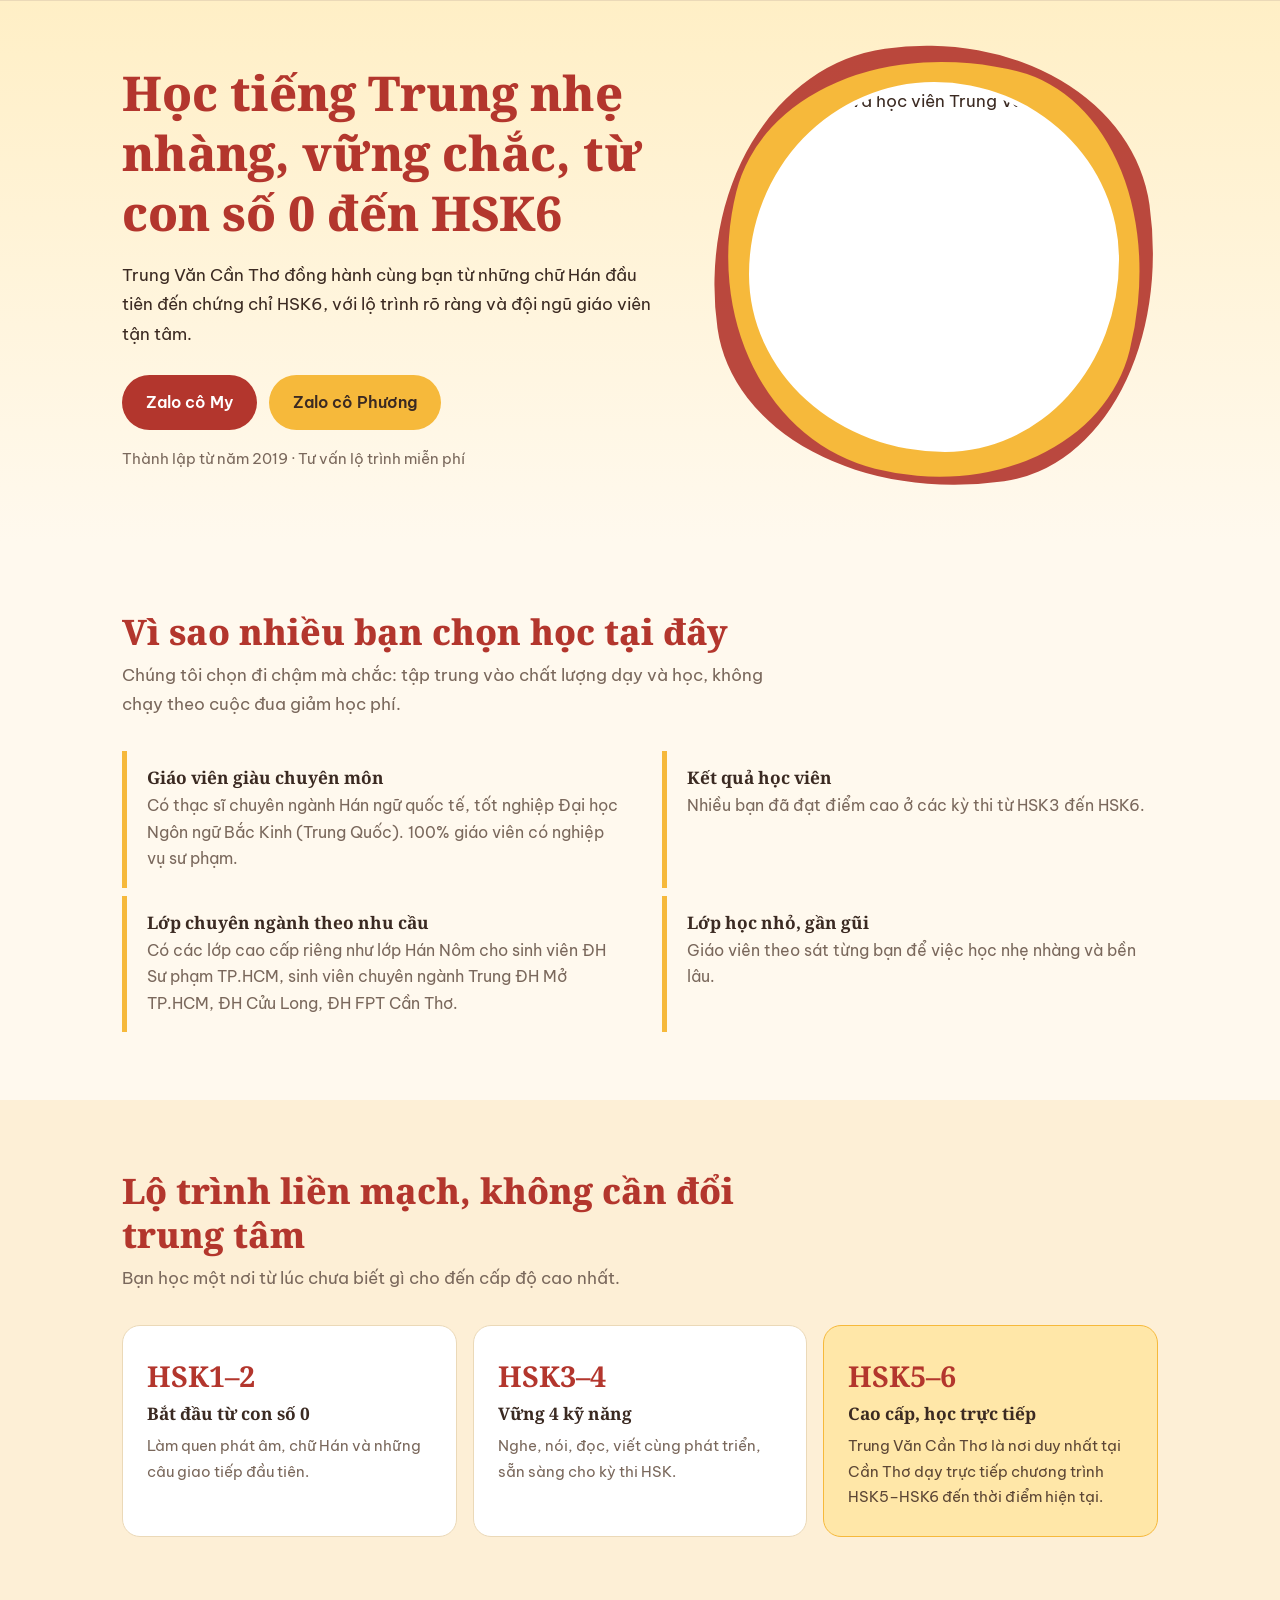
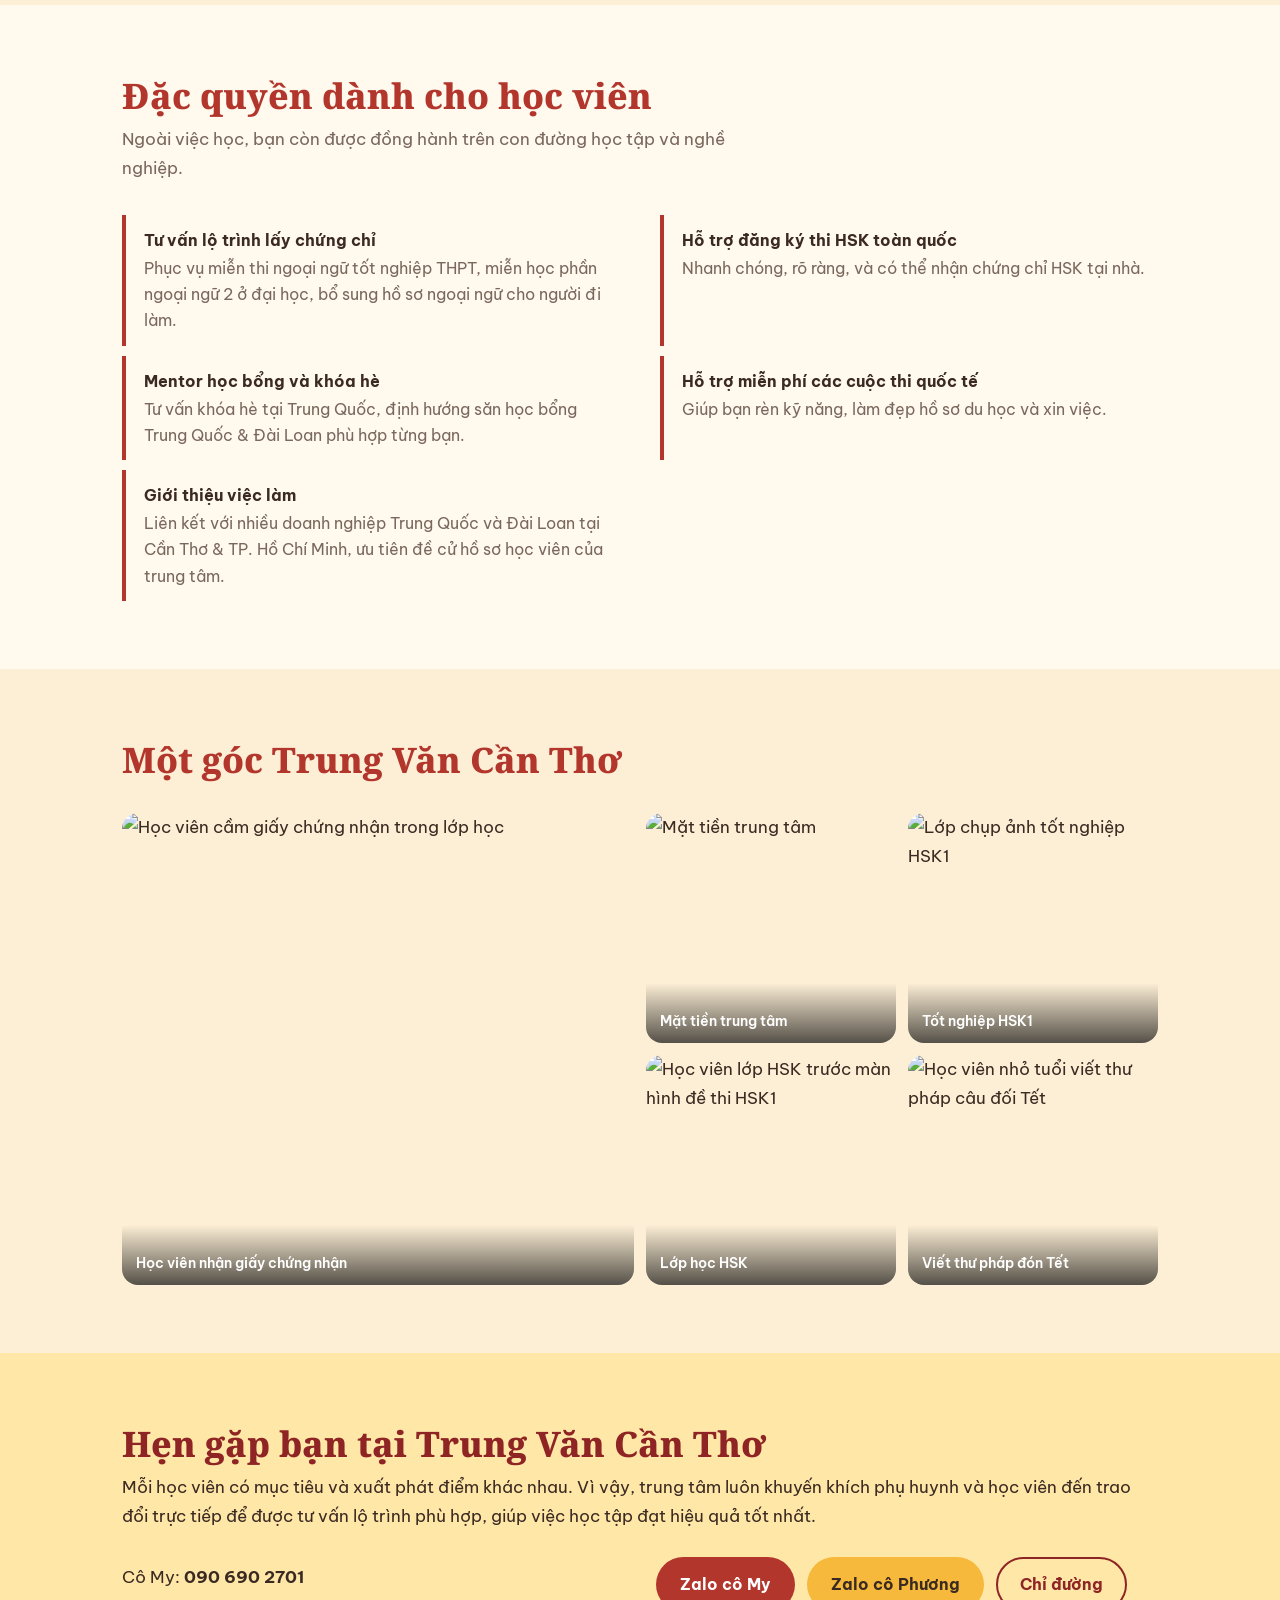
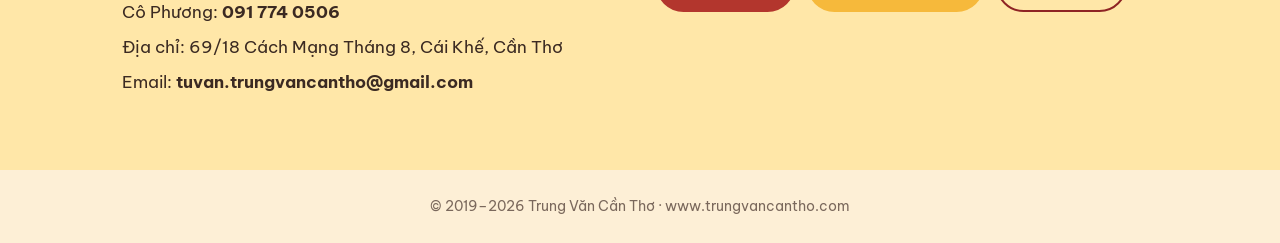
==== index.html @ 6b7791e5 "Add files via upload" ====
<!DOCTYPE html>
<html lang="vi">
<head>
<meta charset="utf-8"><meta name="color-scheme" content="light">
<meta name="viewport" content="width=device-width, initial-scale=1, viewport-fit=cover">
<title>Trung Văn Cần Thơ – Học tiếng Trung từ con số 0 đến HSK6</title>
<meta name="description" content="Trung Văn Cần Thơ: lớp gia sư tiếng Trung chất lượng, thành lập từ 2019. Lộ trình từ con số 0 đến HSK6, mentor học bổng Trung Quốc & Đài Loan, giới thiệu việc làm.">
<link rel="preconnect" href="https://fonts.googleapis.com">
<link rel="preconnect" href="https://fonts.gstatic.com" crossorigin>
<link href="https://fonts.googleapis.com/css2?family=Be+Vietnam+Pro:wght@400;500;600;700&family=Noto+Serif:wght@700;800&family=Noto+Serif+SC:wght@900&display=swap" rel="stylesheet">
<style>
:root{--red:#B3362D;--red-d:#8E2424;--gold:#F6B93B;--gold-s:#FFE7A8;--bg:#FFF9EE;--bg2:#FDEFD6;--fg:#3B2A22;--mute:#7A685C;--card:#FFFFFF;--line:#EBD9B8;--hero1:#FFEFC6;
box-sizing:border-box;padding-top:env(safe-area-inset-top,0px);padding-bottom:env(safe-area-inset-bottom,0px)}


*{box-sizing:border-box;margin:0}
html{scroll-behavior:smooth;scroll-padding-top:84px}
body{background:var(--bg);color:var(--fg);font-family:'Be Vietnam Pro',system-ui,sans-serif;line-height:1.7;font-size:17px}
body::before{content:"";position:fixed;inset:0 0 auto;height:env(safe-area-inset-top,0px);background:var(--card);z-index:60}
a{color:inherit}
h1,h2,h3{font-family:'Noto Serif','Be Vietnam Pro',serif;line-height:1.25}
.wrap{max-width:1080px;margin:0 auto;padding:0 22px}
:focus-visible{outline:3px solid var(--red);outline-offset:3px}
header{position:sticky;top:env(safe-area-inset-top,0px);z-index:50;background:var(--card);border-bottom:1px solid var(--line)}
.bar{display:flex;align-items:center;gap:16px;padding:8px 22px;max-width:1080px;margin:0 auto}
.brand{display:flex;align-items:center;gap:10px;text-decoration:none;font-family:'Noto Serif',serif;font-weight:800;color:var(--red);font-size:1.05rem;white-space:nowrap}
.brand img{width:46px;height:46px;border-radius:50%;object-fit:cover;mix-blend-mode:multiply}

nav{margin-left:auto;display:flex;gap:2px;overflow-x:auto;scrollbar-width:none}
nav a{padding:8px 12px;border-radius:99px;text-decoration:none;font-size:.93rem;white-space:nowrap;font-weight:500}
nav a:hover{background:var(--bg2)}
nav a.cta{background:var(--red);color:#fff;font-weight:600}
.hero{background:linear-gradient(180deg,var(--hero1),var(--bg))}
.hero .wrap{display:grid;grid-template-columns:1.1fr .9fr;gap:40px;align-items:center;padding-top:56px;padding-bottom:64px}
.hero h1{font-size:clamp(1.9rem,4.4vw,3rem);font-weight:800;color:var(--red)}
.hero p.lead{margin:18px 0 26px;font-size:1.08rem;max-width:32em}
.btns{display:flex;flex-wrap:wrap;gap:12px}
.btn{display:inline-flex;align-items:center;padding:12px 22px;border-radius:99px;font-weight:600;text-decoration:none;font-size:1rem;border:2px solid transparent;transition:transform .15s}
.btn:hover{transform:translateY(-2px)}
.btn.red{background:var(--red);color:#fff}
.btn.gold{background:var(--gold);color:#3B2A22}
.btn.line{border-color:var(--red);color:var(--red)}
.hero small{display:block;margin-top:16px;color:var(--mute);font-size:.92rem}
.brush{position:relative;aspect-ratio:1;max-width:420px;margin-inline:auto;width:100%}
.brush::before{content:"";position:absolute;inset:-3%;background:var(--red);border-radius:46% 54% 41% 59%/57% 43% 57% 43%;transform:rotate(-8deg);opacity:.9}
.brush::after{content:"";position:absolute;inset:0;background:var(--gold);border-radius:58% 42% 52% 48%/44% 58% 42% 56%;transform:rotate(14deg)}
.photo{position:absolute;inset:6%;z-index:2;border-radius:50% 50% 47% 53%/52% 48% 52% 48%;background:var(--card);border:5px solid var(--card);overflow:hidden;display:grid;place-items:center;text-align:center}
.photo img{width:100%;height:100%;object-fit:cover}
.photo b{font-family:'Noto Serif SC',serif;font-weight:900;font-size:clamp(4rem,12vw,7rem);color:var(--red);line-height:1}
.photo span{display:block;font-size:.8rem;color:var(--mute);margin-top:6px}
section{padding:68px 0}
section.alt{background:var(--bg2)}
.head{max-width:38em;margin-bottom:32px}
.head h2{font-size:clamp(1.55rem,3.2vw,2.2rem);font-weight:800;color:var(--red)}
.head p{color:var(--mute);margin-top:8px}
.why{display:grid;grid-template-columns:repeat(2,1fr);gap:8px 44px}
.why div{padding:16px 0 16px 20px;border-left:5px solid var(--gold)}
.why h3{font-size:1.08rem;margin-bottom:4px}
.why p{color:var(--mute);font-size:.97rem}
.path{display:grid;grid-template-columns:repeat(3,1fr);gap:16px}
.step{padding:26px 24px;background:var(--card);border-radius:18px;border:1px solid var(--line)}
.step b{font-family:'Noto Serif',serif;font-size:1.8rem;color:var(--red);display:block}
.step h3{font-size:1.08rem;margin:2px 0 8px}
.step p{font-size:.95rem;color:var(--mute)}
.step.hl{background:var(--gold-s);border-color:var(--gold);color:#3B2A22}
.step.hl p{color:#5C4635}
.perk-list{display:grid;grid-template-columns:repeat(2,1fr);gap:10px 40px;list-style:none;padding:0}
.perk-list li{padding:12px 0 12px 18px;border-left:4px solid var(--red);font-size:.97rem;color:var(--mute)}
.perk-list b{display:block;color:var(--fg);font-size:1.02rem}
.gal{display:grid;grid-template-columns:repeat(4,1fr);grid-auto-rows:230px;gap:12px}
.slot{position:relative;background:var(--bg2);border-radius:16px;overflow:hidden}.slot figcaption{position:absolute;left:0;right:0;bottom:0;padding:26px 14px 10px;color:#fff;font-size:.9rem;font-weight:600;background:linear-gradient(transparent,#000a)}
.slot img{width:100%;height:100%;object-fit:cover}
.g1{grid-column:span 2;grid-row:span 2}
.contact{background:var(--gold-s);color:#3B2A22}
.contact h2{font-size:clamp(1.6rem,3.2vw,2.2rem);font-weight:800;color:var(--red-d)}
.contact>.wrap>p{margin-top:8px}
.contact .cols{display:grid;grid-template-columns:1fr 1fr;gap:32px;margin-top:26px;align-items:start}
.contact p{margin:6px 0}
.contact a{font-weight:700;text-decoration:none}
.contact .btn.line{color:var(--red-d);border-color:var(--red-d)}
footer{background:var(--bg2);color:var(--mute);padding:24px 0;font-size:.9rem;text-align:center}
.zalo{position:fixed;right:max(16px,env(safe-area-inset-right,0px));bottom:max(16px,env(safe-area-inset-bottom,0px));z-index:70;background:var(--red);color:#fff;padding:12px 20px;border-radius:99px;font-weight:600;text-decoration:none;box-shadow:0 6px 18px #0004}
@media (max-width:860px){
.hero .wrap{grid-template-columns:1fr;padding-top:36px}.brush{max-width:300px;order:-1}
.why,.perk-list,.path,.contact .cols{grid-template-columns:1fr}
.gal{grid-template-columns:1fr 1fr;grid-auto-rows:190px}.g1{grid-column:span 2;grid-row:span 1}
section{padding:48px 0}.brand span{display:none}
}
@media (prefers-reduced-motion:reduce){*{transition:none!important;scroll-behavior:auto!important}}


.zalo{opacity:0;pointer-events:none;transform:translateY(12px);transition:opacity .25s,transform .25s}
.zalo.show{opacity:1;pointer-events:auto;transform:none}
html{color-scheme:light}
</style>
<link rel="icon" href="favicon.png" type="image/png"><meta name="theme-color" content="#B3362D">
<link rel="stylesheet" href="assets/site.css">
</head>
<body>
<header class="site" id="site-header" data-active="index"></header>
<script src="assets/site.js"></script>

<main id="top">
<div class="hero"><div class="wrap">
 <div>
  <h1>Học tiếng Trung nhẹ nhàng, vững chắc, từ con số 0 đến HSK6</h1>
  <p class="lead">Trung Văn Cần Thơ đồng hành cùng bạn từ những chữ Hán đầu tiên đến chứng chỉ HSK6, với lộ trình rõ ràng và đội ngũ giáo viên tận tâm.</p>
  <div class="btns">
   <a class="btn red" href="https://zalo.me/0906902701" target="_blank" rel="noopener">Zalo cô My</a>
   <a class="btn gold" href="https://zalo.me/0917740506" target="_blank" rel="noopener">Zalo cô Phương</a>
  </div>
  <small>Thành lập từ năm 2019 · Tư vấn lộ trình miễn phí</small>
 </div>
 <div class="brush"><div class="photo"><img src="images/trang-chu/co-giao-va-hoc-vien-trung-van-can-tho-trong-lop-hoc.jpg"" alt="Cô giáo và học viên Trung Văn Cần Thơ trong lớp học" style="object-position:50% 55%" width="900" height="675"></div></div>
</div></div>

<section id="vi-sao"><div class="wrap">
 <div class="head"><h2>Vì sao nhiều bạn chọn học tại đây</h2><p>Chúng tôi chọn đi chậm mà chắc: tập trung vào chất lượng dạy và học, không chạy theo cuộc đua giảm học phí.</p></div>
 <div class="why">
  <div><h3>Giáo viên giàu chuyên môn</h3><p>Có thạc sĩ chuyên ngành Hán ngữ quốc tế, tốt nghiệp Đại học Ngôn ngữ Bắc Kinh (Trung Quốc). 100% giáo viên có nghiệp vụ sư phạm.</p></div>
  <div><h3>Kết quả học viên</h3><p>Nhiều bạn đã đạt điểm cao ở các kỳ thi từ HSK3 đến HSK6.</p></div>
  <div><h3>Lớp chuyên ngành theo nhu cầu</h3><p>Có các lớp cao cấp riêng như lớp Hán Nôm cho sinh viên ĐH Sư phạm TP.HCM, sinh viên chuyên ngành Trung ĐH Mở TP.HCM, ĐH Cửu Long, ĐH FPT Cần Thơ.</p></div>
  <div><h3>Lớp học nhỏ, gần gũi</h3><p>Giáo viên theo sát từng bạn để việc học nhẹ nhàng và bền lâu.</p></div>
 </div>
</div></section>

<section class="alt" id="lo-trinh"><div class="wrap">
 <div class="head"><h2>Lộ trình liền mạch, không cần đổi trung tâm</h2><p>Bạn học một nơi từ lúc chưa biết gì cho đến cấp độ cao nhất.</p></div>
 <div class="path">
  <div class="step"><b>HSK1–2</b><h3>Bắt đầu từ con số 0</h3><p>Làm quen phát âm, chữ Hán và những câu giao tiếp đầu tiên.</p></div>
  <div class="step"><b>HSK3–4</b><h3>Vững 4 kỹ năng</h3><p>Nghe, nói, đọc, viết cùng phát triển, sẵn sàng cho kỳ thi HSK.</p></div>
  <div class="step hl"><b>HSK5–6</b><h3>Cao cấp, học trực tiếp</h3><p>Trung Văn Cần Thơ là nơi duy nhất tại Cần Thơ dạy trực tiếp chương trình HSK5–HSK6 đến thời điểm hiện tại.</p></div>
 </div>
</div></section>

<section id="dac-quyen"><div class="wrap">
 <div class="head"><h2>Đặc quyền dành cho học viên</h2><p>Ngoài việc học, bạn còn được đồng hành trên con đường học tập và nghề nghiệp.</p></div>
 <ul class="perk-list">
  <li><b>Tư vấn lộ trình lấy chứng chỉ</b>Phục vụ miễn thi ngoại ngữ tốt nghiệp THPT, miễn học phần ngoại ngữ 2 ở đại học, bổ sung hồ sơ ngoại ngữ cho người đi làm.</li>
  <li><b>Hỗ trợ đăng ký thi HSK toàn quốc</b>Nhanh chóng, rõ ràng, và có thể nhận chứng chỉ HSK tại nhà.</li>
  <li><b>Mentor học bổng và khóa hè</b>Tư vấn khóa hè tại Trung Quốc, định hướng săn học bổng Trung Quốc & Đài Loan phù hợp từng bạn.</li>
  <li><b>Hỗ trợ miễn phí các cuộc thi quốc tế</b>Giúp bạn rèn kỹ năng, làm đẹp hồ sơ du học và xin việc.</li>
  <li><b>Giới thiệu việc làm</b>Liên kết với nhiều doanh nghiệp Trung Quốc và Đài Loan tại Cần Thơ & TP. Hồ Chí Minh, ưu tiên đề cử hồ sơ học viên của trung tâm.</li>
 </ul>
</div></section>

<section class="alt" id="hinh-anh"><div class="wrap">
 <div class="head"><h2>Một góc Trung Văn Cần Thơ</h2></div>
 <div class="gal"><figure class="slot g1"><img src="images/trang-chu/hoc-vien-cam-giay-chung-nhan-trong-lop-hoc.jpg"" alt="Học viên cầm giấy chứng nhận trong lớp học" loading="lazy" style="object-position:50% 35%" width="1000" height="752"><figcaption>Học viên nhận giấy chứng nhận</figcaption></figure><figure class="slot g2"><img src="images/trang-chu/mat-tien-trung-tam.jpg"" alt="Mặt tiền trung tâm" loading="lazy" style="object-position:50% 30%" width="800" height="600"><figcaption>Mặt tiền trung tâm</figcaption></figure><figure class="slot g3"><img src="images/trang-chu/lop-chup-anh-tot-nghiep-hsk1.jpg"" alt="Lớp chụp ảnh tốt nghiệp HSK1" loading="lazy" style="object-position:50% 35%" width="800" height="602"><figcaption>Tốt nghiệp HSK1</figcaption></figure><figure class="slot g4"><img src="images/trang-chu/hoc-vien-lop-hsk-truoc-man-hinh-de-thi-hsk1.jpg"" alt="Học viên lớp HSK trước màn hình đề thi HSK1" loading="lazy" style="object-position:50% 35%" width="800" height="600"><figcaption>Lớp học HSK</figcaption></figure><figure class="slot g5"><img src="images/trang-chu/hoc-vien-nho-tuoi-viet-thu-phap-cau-doi-tet.jpg"" alt="Học viên nhỏ tuổi viết thư pháp câu đối Tết" loading="lazy" style="object-position:50% 45%" width="800" height="600"><figcaption>Viết thư pháp đón Tết</figcaption></figure></div>
</div></section>
</main>

<section class="contact" id="lien-he"><div class="wrap">
 <h2>Hẹn gặp bạn tại Trung Văn Cần Thơ</h2>
 <p>Mỗi học viên có mục tiêu và xuất phát điểm khác nhau. Vì vậy, trung tâm luôn khuyến khích phụ huynh và học viên đến trao đổi trực tiếp để được tư vấn lộ trình phù hợp, giúp việc học tập đạt hiệu quả tốt nhất.</p>
 <div class="cols">
  <div>
   <p>Cô My: <a href="tel:0906902701">090 690 2701</a></p>
   <p>Cô Phương: <a href="tel:0917740506">091 774 0506</a></p>
   <p>Địa chỉ: 69/18 Cách Mạng Tháng 8, Cái Khế, Cần Thơ</p>
   <p>Email: <a href="mailto:tuvan.trungvancantho@gmail.com">tuvan.trungvancantho@gmail.com</a></p>
  </div>
  <div class="btns">
   <a class="btn red" href="https://zalo.me/0906902701" target="_blank" rel="noopener">Zalo cô My</a>
   <a class="btn gold" href="https://zalo.me/0917740506" target="_blank" rel="noopener">Zalo cô Phương</a>
   <a class="btn line" href="https://maps.app.goo.gl/RbNLQRDqEKZdAwNG6" target="_blank" rel="noopener">Chỉ đường</a>
  </div>
 </div>
</div></section>
<footer><div class="wrap">© 2019–<span data-year>2026</span> Trung Văn Cần Thơ · www.trungvancantho.com</div></footer>
<a class="zalo" href="#lien-he">Tư vấn</a>
<script>(function(){var z=document.querySelector('.zalo'),c=document.getElementById('lien-he');if(!z)return;var inC=false;
function u(){z.classList.toggle('show',window.scrollY>520&&!inC)}
if('IntersectionObserver' in window&&c){new IntersectionObserver(function(e){inC=e[0].isIntersecting;u()}).observe(c)}
window.addEventListener('scroll',u,{passive:true});u();})();</script>
</body>
</html>
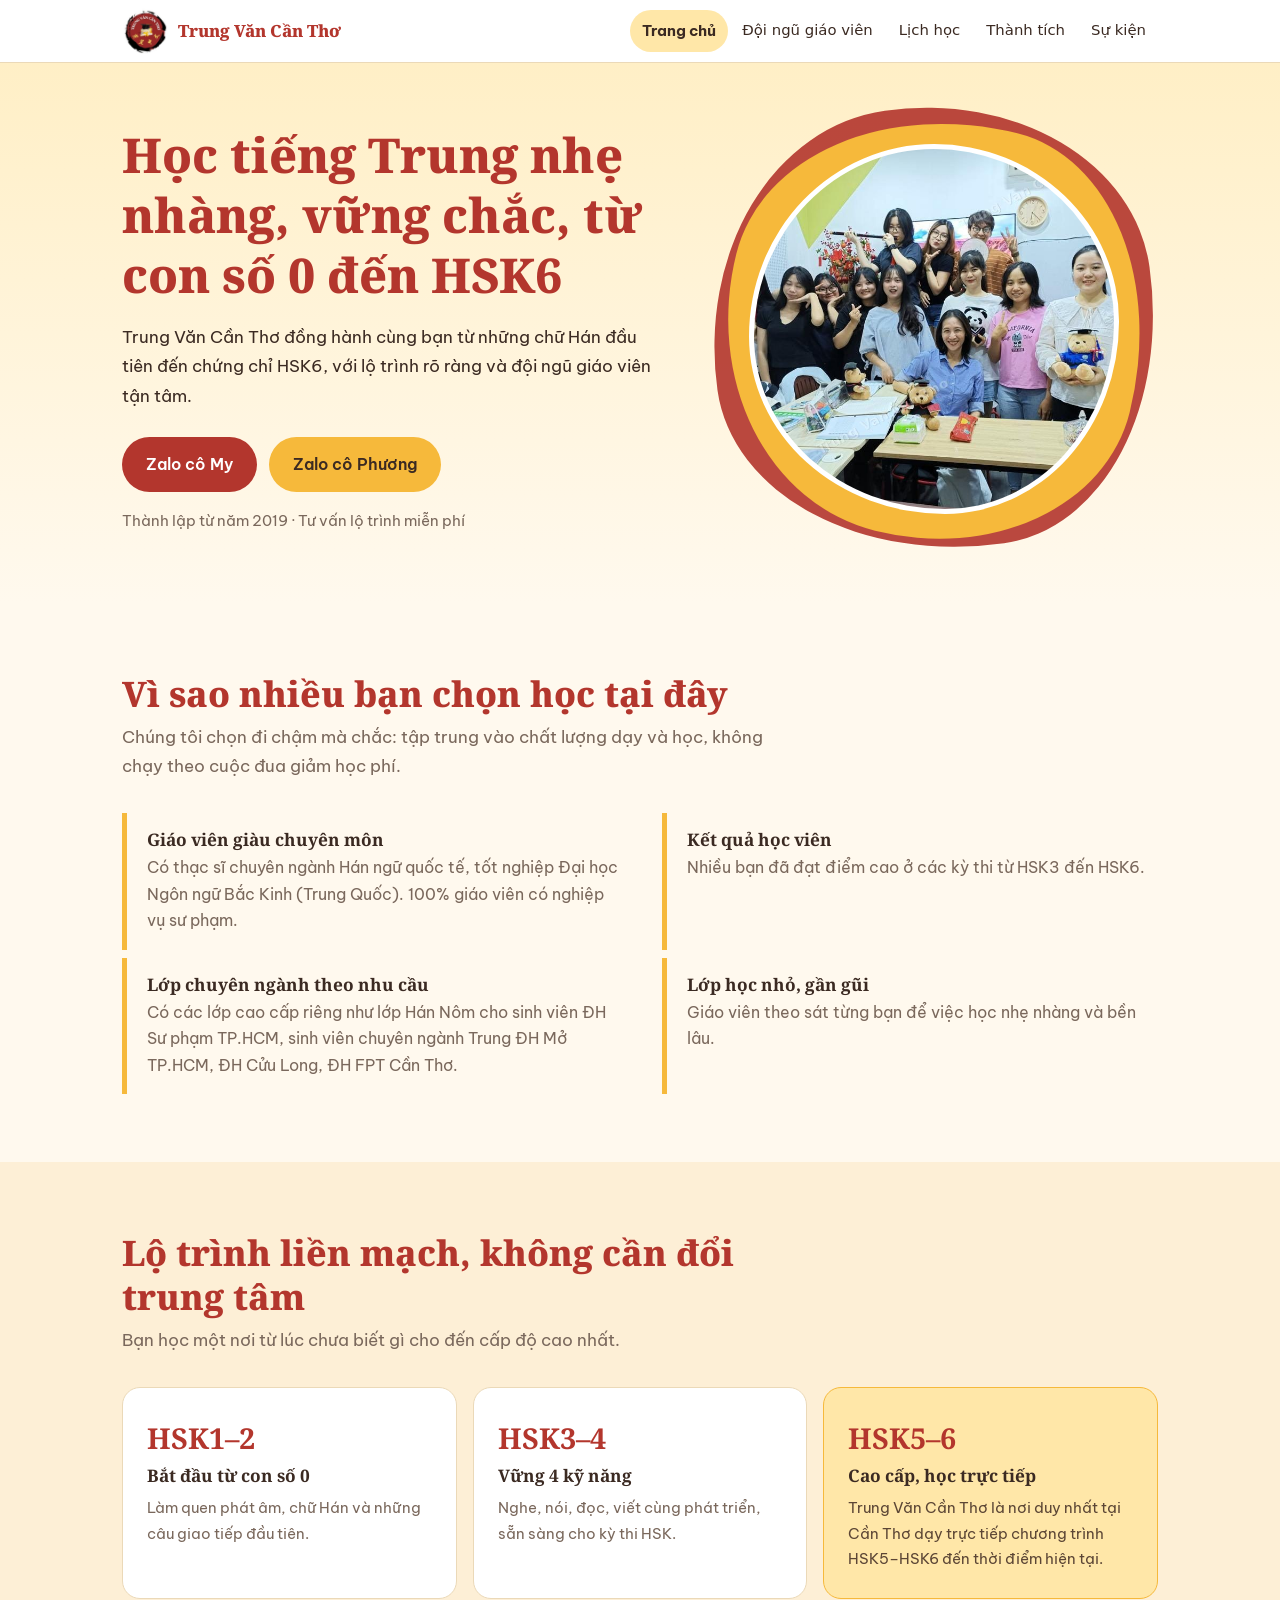
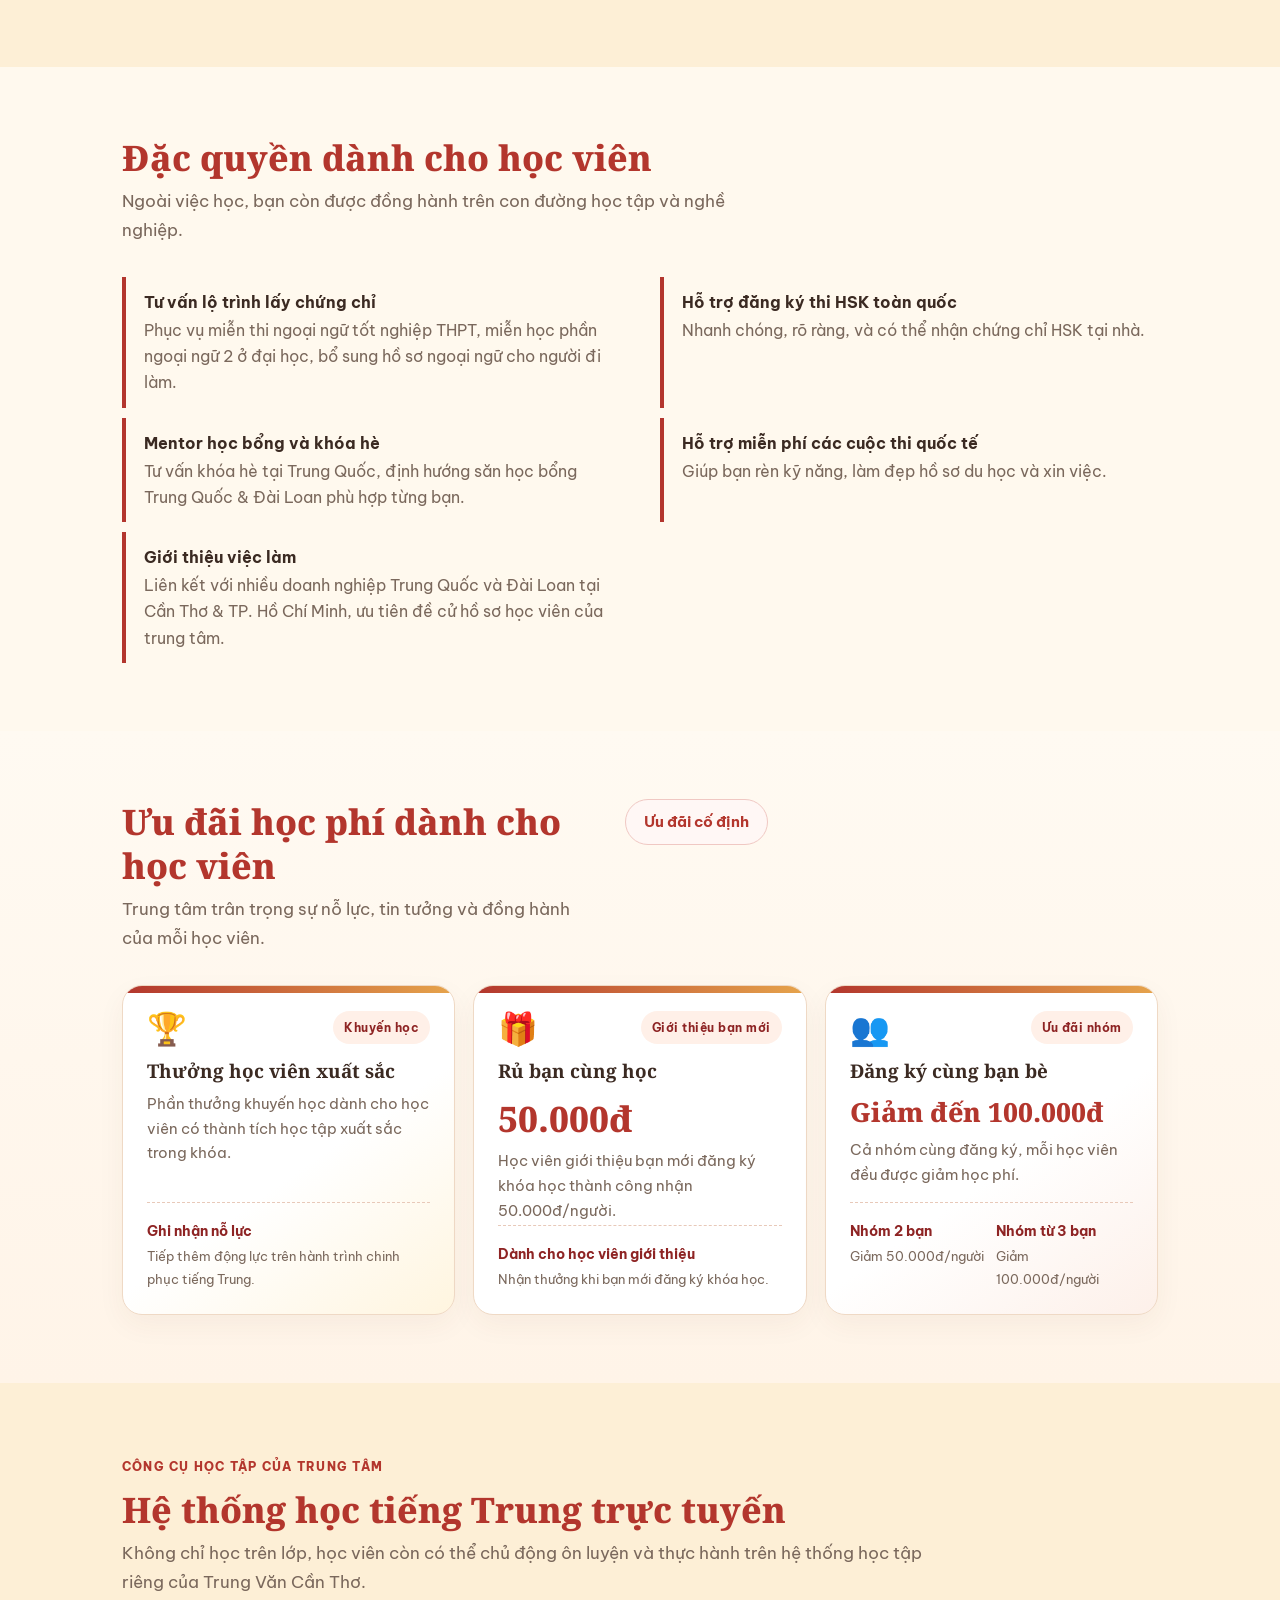
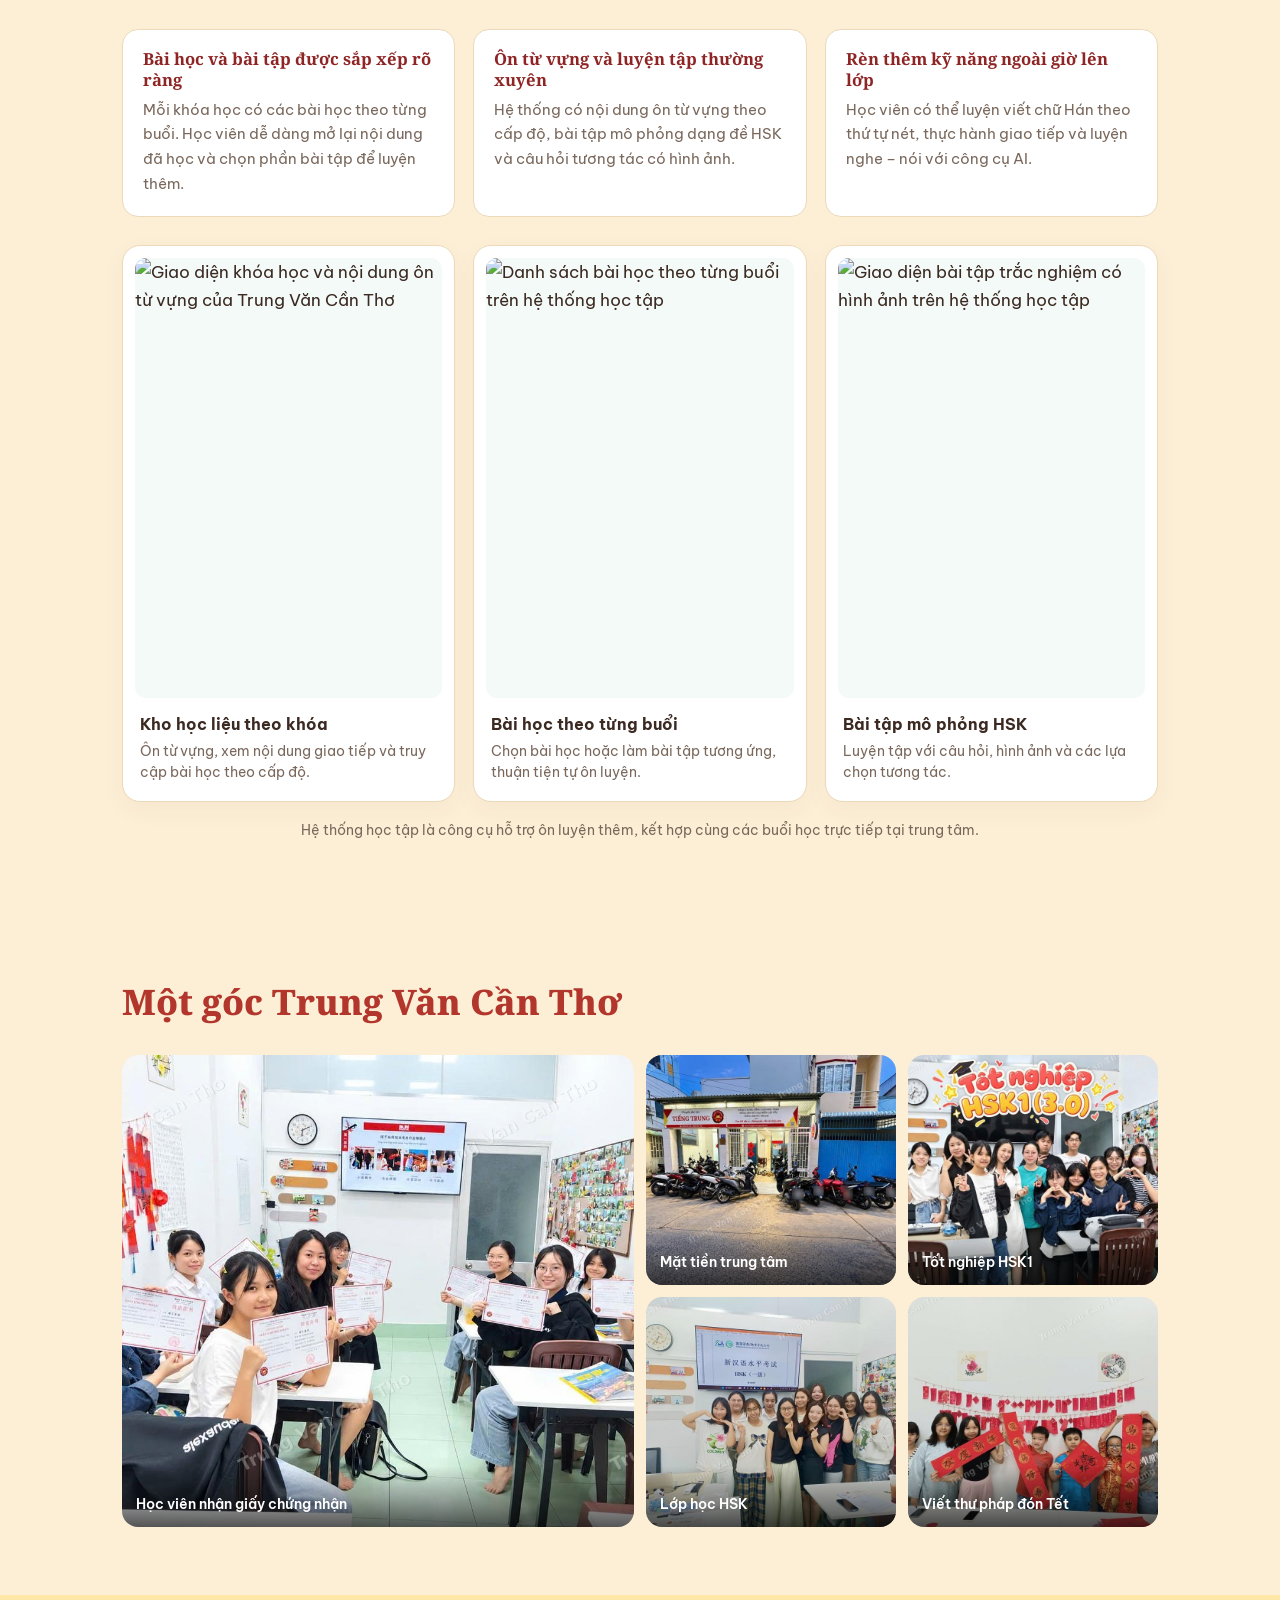
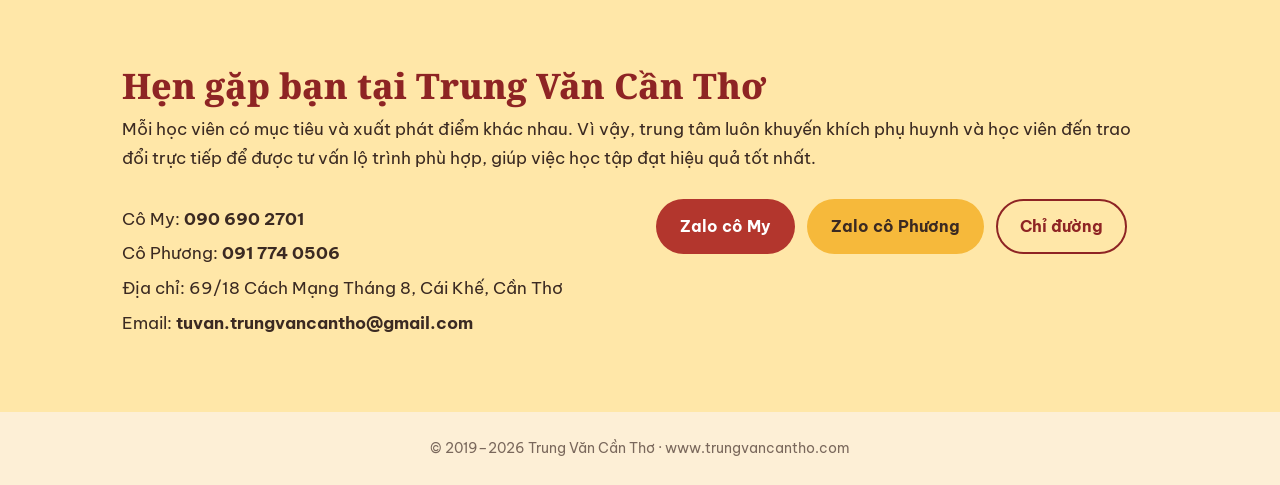
==== commit 1594ea73: "Add files via upload" ====
--- a/index.html
+++ b/index.html
@@ -92,6 +92,44 @@
 .zalo{opacity:0;pointer-events:none;transform:translateY(12px);transition:opacity .25s,transform .25s}
 .zalo.show{opacity:1;pointer-events:auto;transform:none}
 html{color-scheme:light}
+
+/* Nhãn ưu đãi cố định */ .offer-heading{position:relative;padding-right:190px;min-height:58px}.offer-fixed{position:absolute;right:0;top:0;display:inline-block;padding:9px 18px;border:1px solid #f0c8c3;border-radius:999px;background:#fff7f5;color:var(--red);font-size:.95rem;font-weight:700;white-space:nowrap}@media(max-width:700px){.offer-heading{padding-right:0;padding-top:48px;min-height:0}.offer-fixed{left:0;right:auto;top:0;font-size:.85rem;padding:7px 14px}}
+/* ƯU ĐÃI HỌC PHÍ */
+.offers{background:linear-gradient(180deg,#fffaf2 0%,#fff4e8 100%)}
+.offer-grid{display:grid;grid-template-columns:repeat(3,minmax(0,1fr));gap:18px;align-items:stretch}
+.offer-card{position:relative;overflow:hidden;padding:25px 24px 22px;background:#fff;border:1px solid #efd9c5;border-radius:20px;box-shadow:0 10px 28px #6b35200d;display:flex;flex-direction:column;min-height:330px}
+.offer-card:before{content:"";position:absolute;inset:0 0 auto;height:7px;background:linear-gradient(90deg,var(--red),#e6a44c)}
+.offer-award{background:linear-gradient(145deg,#fff 55%,#fff5df)}
+.offer-group{background:linear-gradient(145deg,#fff 55%,#fdf0e9)}
+.offer-top{display:flex;align-items:center;justify-content:space-between;gap:10px;margin-bottom:16px}
+.offer-icon{font-size:2rem;line-height:1}
+.offer-tag{font-size:.78rem;font-weight:700;letter-spacing:.04em;color:var(--red-d);background:#fff0e8;padding:6px 11px;border-radius:99px}
+.offer-card h3{font-size:1.18rem;color:var(--fg);margin-bottom:8px}
+.offer-card p{font-size:.94rem;color:var(--mute);line-height:1.65}
+.offer-value{font-family:'Noto Serif','Be Vietnam Pro',serif;font-size:2.2rem;font-weight:800;line-height:1.2;color:var(--red);margin:5px 0 10px}
+.offer-value-small{font-size:1.65rem;white-space:nowrap}
+.offer-detail{margin-top:auto;padding-top:16px;border-top:1px dashed #e8c9b9;display:flex;flex-direction:column;gap:3px}
+.offer-detail b{font-size:.9rem;color:var(--red-d)}
+.offer-detail span{font-size:.84rem;color:var(--mute)}
+.offer-tiers{display:grid;grid-template-columns:1fr 1fr;gap:10px}
+.offer-tiers div{display:flex;flex-direction:column;gap:3px}
+.offer-note{margin-top:16px;font-size:.82rem;color:var(--mute)}
+/* GIỚI THIỆU HỆ THỐNG HỌC TẬP */
+.learning .head{max-width:48em}
+.eyebrow{display:inline-block;margin-bottom:10px;color:var(--red);font-size:.78rem;font-weight:800;letter-spacing:.1em}
+.learning-intro{display:grid;grid-template-columns:repeat(3,1fr);gap:18px;margin:0 0 28px}
+.learning-intro>div{padding:19px 20px;background:#fff;border:1px solid var(--line);border-radius:16px}
+.learning-intro h3{font-size:1.04rem;color:var(--red-d);margin-bottom:7px}
+.learning-intro p{font-size:.91rem;color:var(--mute)}
+.learning-gallery{display:grid;grid-template-columns:repeat(3,minmax(0,1fr));gap:18px;align-items:start}
+.learning-shot{margin:0;padding:12px;background:#fff;border:1px solid var(--line);border-radius:18px;box-shadow:0 8px 24px #3b2a220b;overflow:hidden}
+.learning-shot img{display:block;width:100%;height:440px;object-fit:contain;object-position:top center;background:#f4faf8;border-radius:11px}
+.learning-shot figcaption{display:flex;flex-direction:column;gap:4px;padding:13px 5px 5px}
+.learning-shot figcaption b{color:var(--fg);font-size:.98rem}
+.learning-shot figcaption span{color:var(--mute);font-size:.86rem;line-height:1.55}
+.learning-foot{margin-top:17px;color:var(--mute);font-size:.88rem;text-align:center}
+@media(max-width:860px){.offer-grid,.learning-intro,.learning-gallery{grid-template-columns:1fr}.offer-card{min-height:0}.learning-shot{max-width:520px;width:100%;margin-inline:auto}.learning-shot img{height:auto;max-height:680px;object-fit:contain}.offer-value-small{white-space:normal}}
+
 </style>
 <link rel="icon" href="favicon.png" type="image/png"><meta name="theme-color" content="#B3362D">
 <link rel="stylesheet" href="assets/site.css">
@@ -142,6 +180,49 @@
   <li><b>Hỗ trợ miễn phí các cuộc thi quốc tế</b>Giúp bạn rèn kỹ năng, làm đẹp hồ sơ du học và xin việc.</li>
   <li><b>Giới thiệu việc làm</b>Liên kết với nhiều doanh nghiệp Trung Quốc và Đài Loan tại Cần Thơ & TP. Hồ Chí Minh, ưu tiên đề cử hồ sơ học viên của trung tâm.</li>
  </ul>
+</div></section>
+
+
+<section id="uu-dai" class="offers"><div class="wrap">
+ <div class="head offer-heading"><span class="offer-fixed">Ưu đãi cố định</span><h2>Ưu đãi học phí dành cho học viên</h2><p>Trung tâm trân trọng sự nỗ lực, tin tưởng và đồng hành của mỗi học viên.</p></div>
+ <div class="offer-grid">
+  <article class="offer-card offer-award">
+   <div class="offer-top"><span class="offer-icon" aria-hidden="true">🏆</span><span class="offer-tag">Khuyến học</span></div>
+   <h3>Thưởng học viên xuất sắc</h3>
+   <p>Phần thưởng khuyến học dành cho học viên có thành tích học tập xuất sắc trong khóa.</p>
+   <div class="offer-detail"><b>Ghi nhận nỗ lực</b><span>Tiếp thêm động lực trên hành trình chinh phục tiếng Trung.</span></div>
+  </article>
+  <article class="offer-card">
+   <div class="offer-top"><span class="offer-icon" aria-hidden="true">🎁</span><span class="offer-tag">Giới thiệu bạn mới</span></div>
+   <h3>Rủ bạn cùng học</h3>
+   <div class="offer-value">50.000đ</div>
+   <p>Học viên giới thiệu bạn mới đăng ký khóa học thành công nhận 50.000đ/người.</p>
+   <div class="offer-detail"><b>Dành cho học viên giới thiệu</b><span>Nhận thưởng khi bạn mới đăng ký khóa học.</span></div>
+  </article>
+  <article class="offer-card offer-group">
+   <div class="offer-top"><span class="offer-icon" aria-hidden="true">👥</span><span class="offer-tag">Ưu đãi nhóm</span></div>
+   <h3>Đăng ký cùng bạn bè</h3>
+   <div class="offer-value offer-value-small">Giảm đến 100.000đ</div>
+   <p>Cả nhóm cùng đăng ký, mỗi học viên đều được giảm học phí.</p>
+   <div class="offer-detail offer-tiers"><div><b>Nhóm 2 bạn</b><span>Giảm 50.000đ/người</span></div><div><b>Nhóm từ 3 bạn</b><span>Giảm 100.000đ/người</span></div></div>
+  </article>
+ </div>
+ 
+</div></section>
+
+<section class="alt learning" id="he-thong-hoc"><div class="wrap">
+ <div class="head"><span class="eyebrow">CÔNG CỤ HỌC TẬP CỦA TRUNG TÂM</span><h2>Hệ thống học tiếng Trung trực tuyến</h2><p>Không chỉ học trên lớp, học viên còn có thể chủ động ôn luyện và thực hành trên hệ thống học tập riêng của Trung Văn Cần Thơ.</p></div>
+ <div class="learning-intro">
+  <div><h3>Bài học và bài tập được sắp xếp rõ ràng</h3><p>Mỗi khóa học có các bài học theo từng buổi. Học viên dễ dàng mở lại nội dung đã học và chọn phần bài tập để luyện thêm.</p></div>
+  <div><h3>Ôn từ vựng và luyện tập thường xuyên</h3><p>Hệ thống có nội dung ôn từ vựng theo cấp độ, bài tập mô phỏng dạng đề HSK và câu hỏi tương tác có hình ảnh.</p></div>
+  <div><h3>Rèn thêm kỹ năng ngoài giờ lên lớp</h3><p>Học viên có thể luyện viết chữ Hán theo thứ tự nét, thực hành giao tiếp và luyện nghe – nói với công cụ AI.</p></div>
+ </div>
+ <div class="learning-gallery">
+  <figure class="learning-shot"><img src="images/he-thong-hoc/tong-quan-khoa-hoc.webp" alt="Giao diện khóa học và nội dung ôn từ vựng của Trung Văn Cần Thơ" loading="lazy" width="1046" height="2048"><figcaption><b>Kho học liệu theo khóa</b><span>Ôn từ vựng, xem nội dung giao tiếp và truy cập bài học theo cấp độ.</span></figcaption></figure>
+  <figure class="learning-shot"><img src="images/he-thong-hoc/bai-hoc-theo-buoi.webp" alt="Danh sách bài học theo từng buổi trên hệ thống học tập" loading="lazy" width="969" height="2048"><figcaption><b>Bài học theo từng buổi</b><span>Chọn bài học hoặc làm bài tập tương ứng, thuận tiện tự ôn luyện.</span></figcaption></figure>
+  <figure class="learning-shot"><img src="images/he-thong-hoc/bai-tap-tuong-tac.webp" alt="Giao diện bài tập trắc nghiệm có hình ảnh trên hệ thống học tập" loading="lazy" width="965" height="2048"><figcaption><b>Bài tập mô phỏng HSK</b><span>Luyện tập với câu hỏi, hình ảnh và các lựa chọn tương tác.</span></figcaption></figure>
+ </div>
+ <p class="learning-foot">Hệ thống học tập là công cụ hỗ trợ ôn luyện thêm, kết hợp cùng các buổi học trực tiếp tại trung tâm.</p>
 </div></section>
 
 <section class="alt" id="hinh-anh"><div class="wrap">
--- a/assets/site.css
+++ b/assets/site.css
@@ -0,0 +1,29 @@
+/* MENU & KHUNG CHUNG – dùng cho cả 5 trang. Sửa ở đây là đổi toàn bộ website. */
+/* ===== menu chung (đồng bộ 5 trang) ===== */
+body::before{content:"";position:fixed;inset:0 0 auto;height:env(safe-area-inset-top,0px);background:var(--card);z-index:60}
+header.site{position:sticky;top:env(safe-area-inset-top,0px);z-index:50;display:block;max-width:none;margin:0;padding:0;background:var(--card);border-bottom:1px solid var(--line)}
+header.site .bar{display:flex;align-items:center;gap:16px;padding:8px 22px;max-width:1080px;margin:0 auto}
+header.site .brand{display:flex;align-items:center;gap:10px;text-decoration:none;font-family:'Noto Serif',serif;font-weight:800;color:var(--red);font-size:1.05rem;white-space:nowrap}
+header.site .brand img{width:46px;height:46px;border-radius:50%;object-fit:cover;mix-blend-mode:multiply}
+
+header.site nav{margin-left:auto;display:flex;gap:2px;overflow:visible}
+header.site nav a{padding:8px 12px;border-radius:99px;text-decoration:none;font-size:.93rem;white-space:nowrap;font-weight:500;color:var(--fg)}
+header.site nav a:hover{background:var(--bg2)}
+header.site nav a[aria-current]{background:var(--gold-s);color:#3B2A22;font-weight:700}
+.menu-btn{display:none;margin-left:auto;width:44px;height:44px;align-items:center;justify-content:center;background:none;border:0;border-radius:12px;color:var(--red);cursor:pointer}
+.menu-btn span,.menu-btn span::before,.menu-btn span::after{display:block;content:"";width:22px;height:2.5px;background:currentColor;border-radius:2px;position:relative;transition:transform .2s,top .2s,background .2s}
+.menu-btn span::before{position:absolute;top:-7px}.menu-btn span::after{position:absolute;top:7px}
+header.site.open .menu-btn span{background:transparent}
+header.site.open .menu-btn span::before{top:0;transform:rotate(45deg)}
+header.site.open .menu-btn span::after{top:0;transform:rotate(-45deg)}
+@media (max-width:900px) and (min-width:721px){header.site .brand span{display:none}}
+@media (max-width:720px){
+header.site .bar{flex-wrap:wrap;gap:0 8px;padding:6px 16px}
+header.site .brand span{display:inline;font-size:1rem}
+.menu-btn{display:flex}
+header.site nav{display:none;width:100%;flex-direction:column;margin:0;padding:6px 0 10px;border-top:1px solid var(--line)}
+header.site.open nav{display:flex}
+header.site nav a{padding:13px 14px;border-radius:12px;font-size:1rem;white-space:normal}
+}
+img{max-width:100%}
+html{color-scheme:light}
